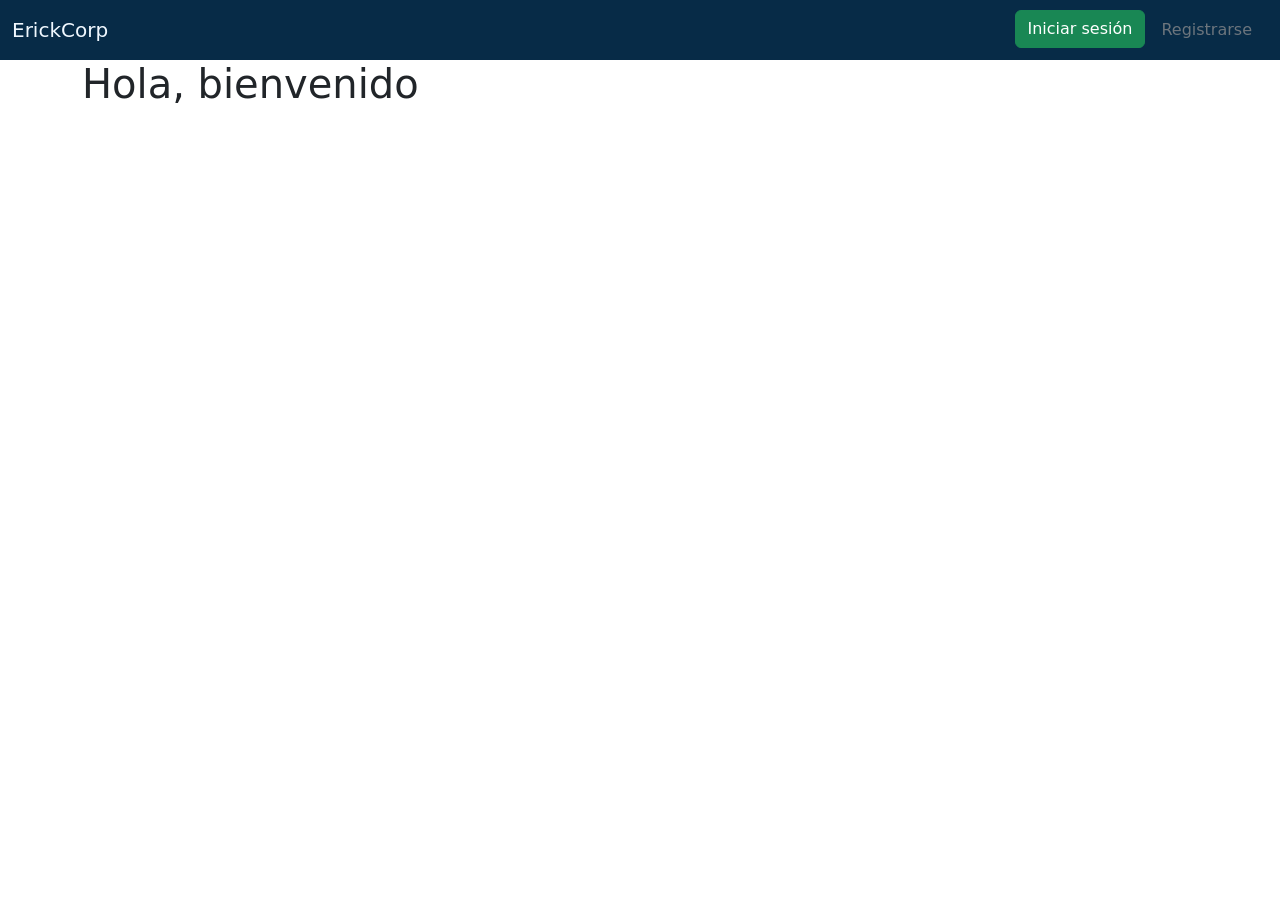
==== index.html @ 821395d4 "archivos crud y reasignacion de extensiones de archivo" ====
<!doctype html>
<html lang="en">

<head>
  <meta charset="utf-8">
  <meta name="viewport" content="width=device-width, initial-scale=1">
  <title>Erick Corp</title>
  <link rel="stylesheet" href="assets/css/styles.css">
  <link href="https://cdn.jsdelivr.net/npm/bootstrap@5.3.8/dist/css/bootstrap.min.css" rel="stylesheet" integrity="sha384-sRIl4kxILFvY47J16cr9ZwB07vP4J8+LH7qKQnuqkuIAvNWLzeN8tE5YBujZqJLB" crossorigin="anonymous">
</head>

<body>
  <nav class="navbar">
    <div class="container-fluid">
      <a class="navbar-brand" href="#">ErickCorp</a>
      <ul class="nav justify-content-end">
        <li class="nav-item">
          <button class="btn btn-success" onclick="document.location='src/login.php'">Iniciar sesión</button>
        </li>
        <li class="nav-item">
          <a class="nav-link link-secondary" href="src/signup.php">Registrarse</a>
        </li>
      </ul>
    </div>
  </nav>
  <div class="container">
    <h1>Hola, bienvenido</h1>
  </div>
  <script src="https://cdn.jsdelivr.net/npm/bootstrap@5.3.8/dist/js/bootstrap.bundle.min.js" integrity="sha384-FKyoEForCGlyvwx9Hj09JcYn3nv7wiPVlz7YYwJrWVcXK/BmnVDxM+D2scQbITxI" crossorigin="anonymous"></script>
</body>

</html>
---- assets/css/styles.css ----
/* body{ 
    margin: 0px;
} */

.navbar{
    background-color: #072B47;
    height: 60px;
}
.navbar .navbar-brand {
  color: aliceblue !important;
}
/* .item-nav h2, a, button{
    margin:  10px 10px !important;
} */

/* .item-nav  a{
    margin:  10px 10px;
    font-weight: bold;
    justify-content: center;
} */

/* a:-webkit-any-link {
    color: aliceblue;
    cursor: pointer;
    text-decoration: none;
    margin: 10px 10px;
} */

/* .sesion{
  padding: 0.5em 2em;
  border: none;
  border-radius: 5px;
  font-weight: bold;
  letter-spacing: 5px;
  text-transform: uppercase;
  cursor: pointer;
  color: #2c9caf;
  transition: all 1000ms;
  font-size: 10px;
  position: relative;
  overflow: hidden;
  outline: 2px solid #2c9caf;
}

.sesion:hover {
  color: #ffffff;
  transform: scale(1.1);
  outline: 2px solid #70bdca;
  box-shadow: 4px 5px 17px -4px #268391;
} */

/* .sesion::before {
  content: "";
  position: absolute;
  left: -50px;
  top: 0;
  width: 0;
  height: 100%;
  background-color: #2c9caf;
  transform: skewX(45deg);
  z-index: -1;
  transition: width 1000ms;
}

.sesion:hover::before {
  width: 250%;
}

.container{
    margin: 0 5%;
} */
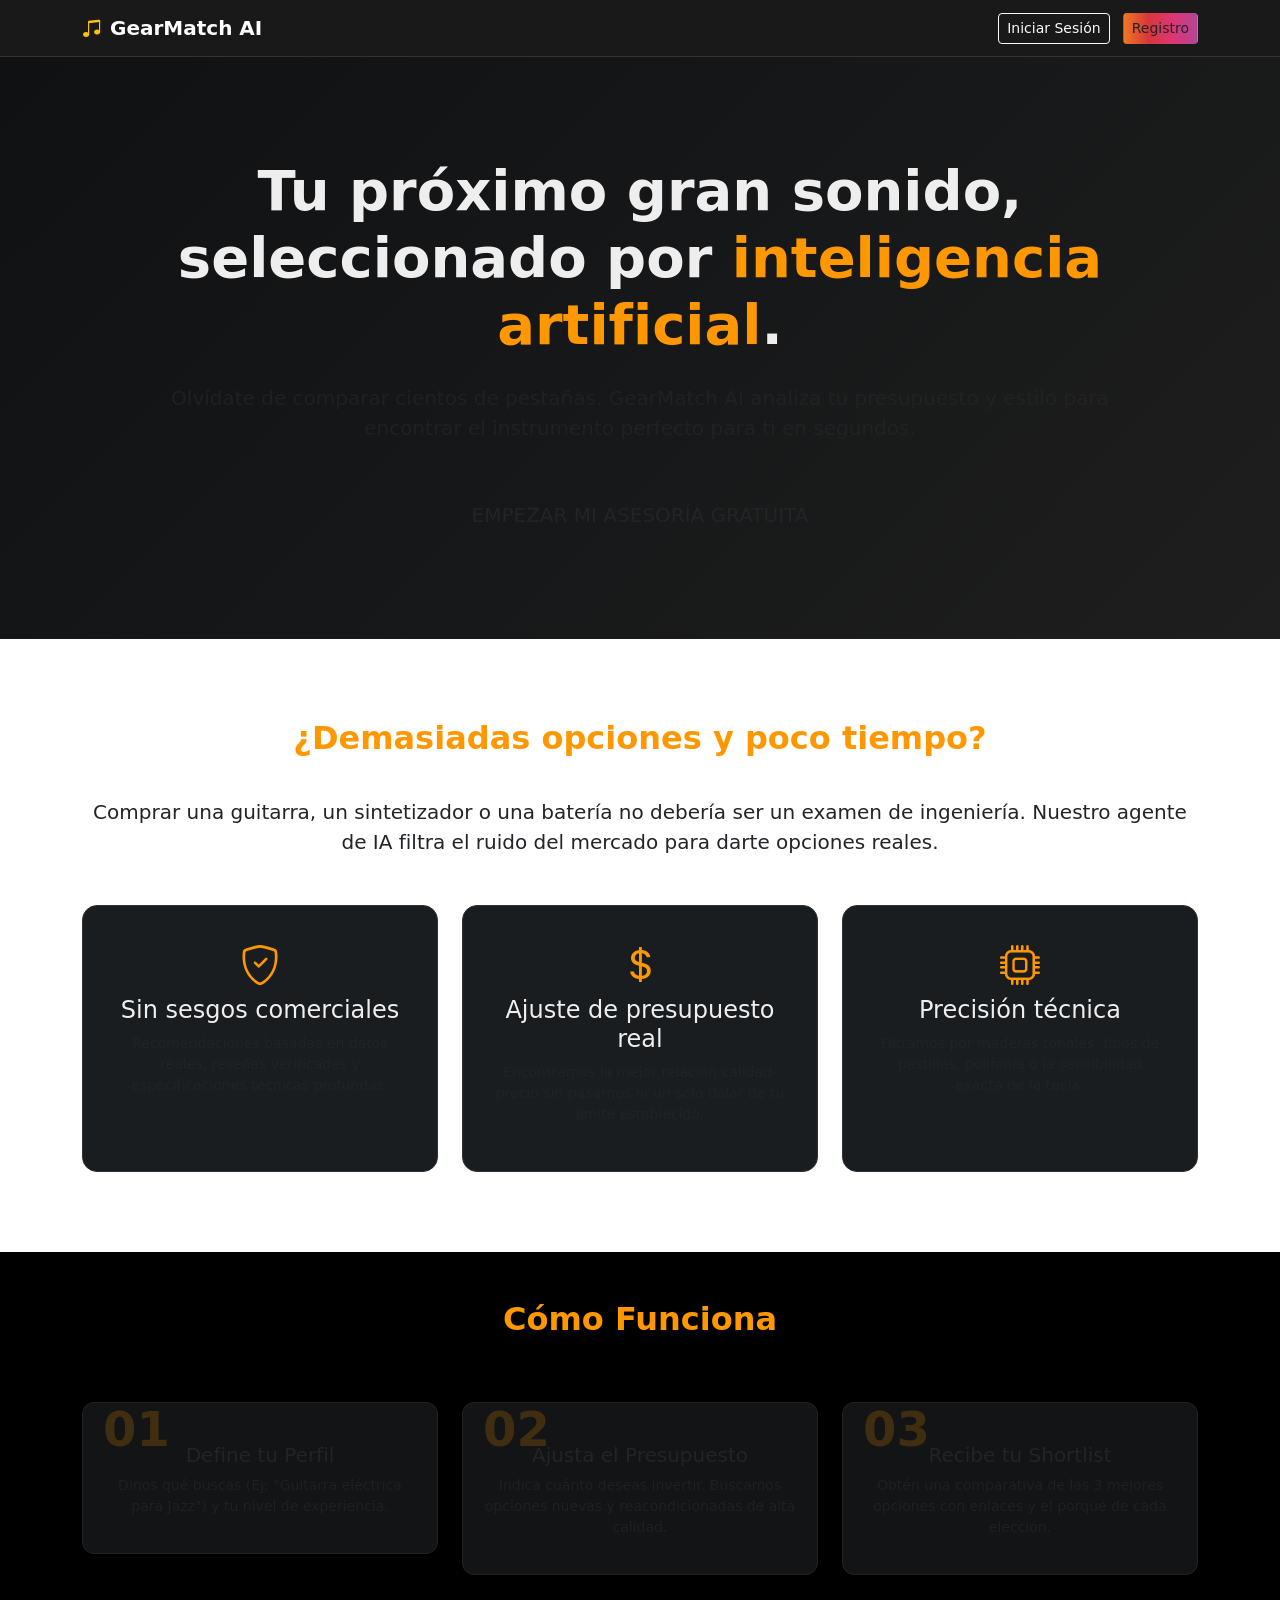
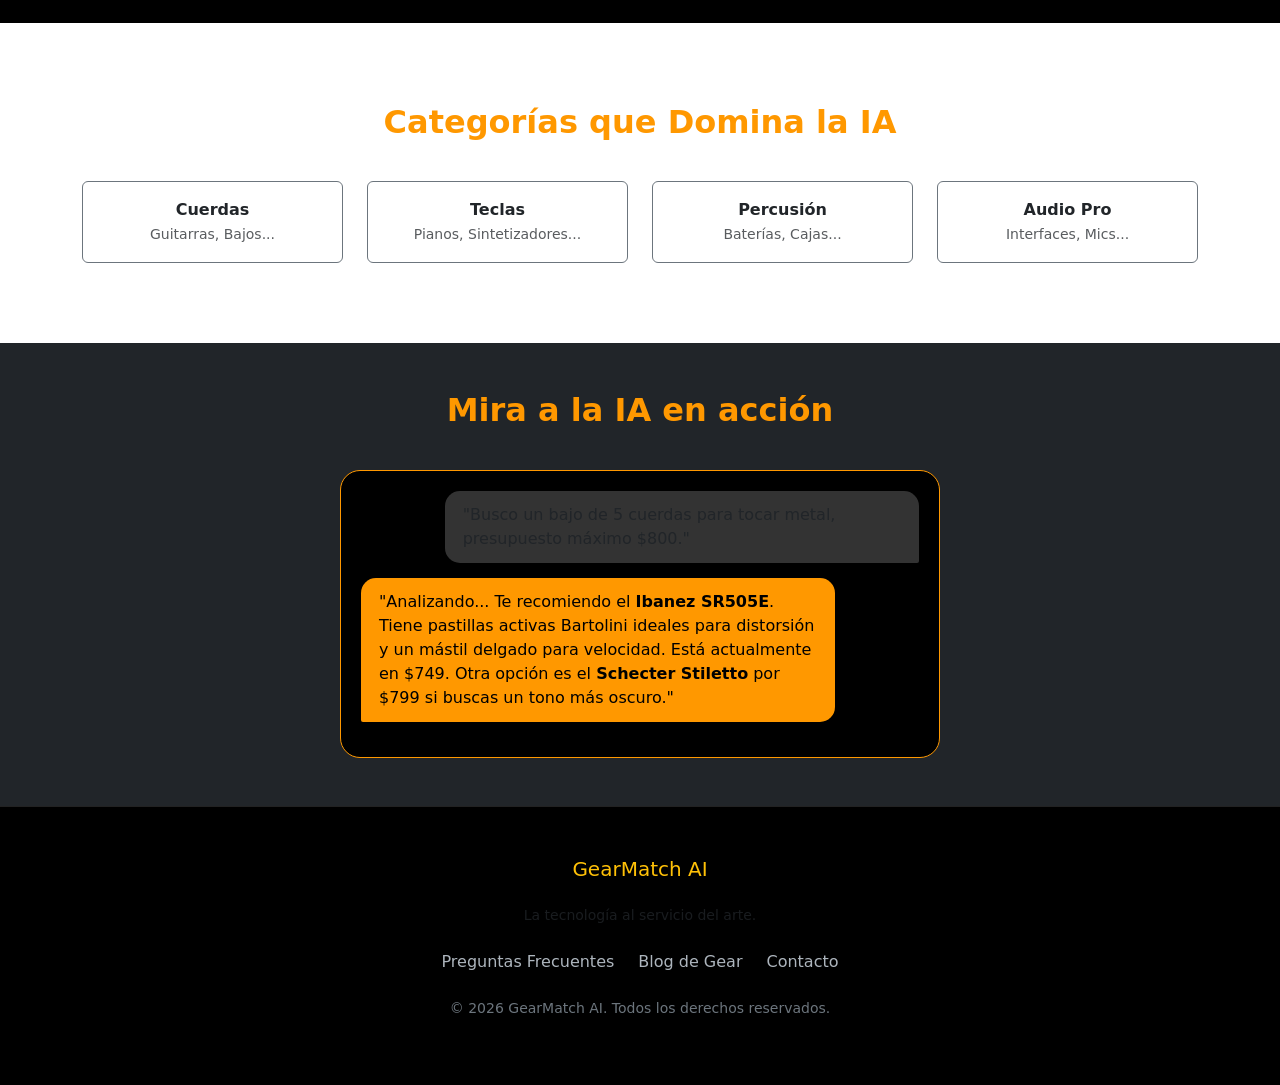
==== commit 36f4f789: "agregadop nuevo dise;o y tipo de negocio con cuasi finalizacion de crud logeo y registro" ====
--- a/index.html
+++ b/index.html
@@ -1,24 +1,26 @@
-<!doctype html>
+<!-- <!doctype html>
 <html lang="en">
 
 <head>
   <meta charset="utf-8">
   <meta name="viewport" content="width=device-width, initial-scale=1">
   <title>Erick Corp</title>
-  <link rel="stylesheet" href="assets/css/styles.css">
+  <link rel="stylesheet" href="assets/css/styles.css"> -->
+  <!-- Bootstrap 5 CSS -->
+  <!-- <link rel="stylesheet" href="https://cdn.jsdelivr.net/npm/bootstrap-icons@1.11.0/font/bootstrap-icons.css">
   <link href="https://cdn.jsdelivr.net/npm/bootstrap@5.3.8/dist/css/bootstrap.min.css" rel="stylesheet" integrity="sha384-sRIl4kxILFvY47J16cr9ZwB07vP4J8+LH7qKQnuqkuIAvNWLzeN8tE5YBujZqJLB" crossorigin="anonymous">
 </head>
 
 <body>
-  <nav class="navbar">
+  <nav class="navbar bg-dark">
     <div class="container-fluid">
-      <a class="navbar-brand" href="#">ErickCorp</a>
+      <a class="navbar-brand" href="index.html"><i class="bi bi-music-note-beamed me-2"></i>GearMatch</a>
       <ul class="nav justify-content-end">
         <li class="nav-item">
           <button class="btn btn-success" onclick="document.location='src/login.php'">Iniciar sesión</button>
         </li>
         <li class="nav-item">
-          <a class="nav-link link-secondary" href="src/signup.php">Registrarse</a>
+          <a class="nav-link link-secondary" href="src/signup.html">Registrarse</a>
         </li>
       </ul>
     </div>
@@ -29,4 +31,140 @@
   <script src="https://cdn.jsdelivr.net/npm/bootstrap@5.3.8/dist/js/bootstrap.bundle.min.js" integrity="sha384-FKyoEForCGlyvwx9Hj09JcYn3nv7wiPVlz7YYwJrWVcXK/BmnVDxM+D2scQbITxI" crossorigin="anonymous"></script>
 </body>
 
+</html> -->
+
+<!DOCTYPE html>
+<html lang="es">
+<head>
+    <meta charset="UTF-8">
+    <meta name="viewport" content="width=device-width, initial-scale=1.0">
+    <title>GearMatch AI - Encuentra tu sonido perfecto</title>
+    <link rel="stylesheet" href="assets/css/styles.css">
+    <!-- Bootstrap 5 CSS -->
+    <link href="https://cdn.jsdelivr.net/npm/bootstrap@5.3.0/dist/css/bootstrap.min.css" rel="stylesheet">
+    <link rel="stylesheet" href="https://cdn.jsdelivr.net/npm/bootstrap-icons@1.11.0/font/bootstrap-icons.css">
+</head>
+<body>
+
+    <!-- Navbar -->
+    <nav class="navbar navbar-expand-lg navbar-dark sticky-top">
+        <div class="container">
+            <a class="navbar-brand fw-bold" href="index.html"><i class="bi bi-music-note-beamed text-warning me-2"></i>GearMatch AI</a>
+            <div class="ms-auto">
+                <a href="src/sesion.html" class="btn btn-outline-light btn-sm me-2">Iniciar Sesión</a>
+                <a href="src/signup.html" class="btn btn-accent btn-sm gradient-custom-2">Registro</a>
+            </div>
+        </div>
+    </nav>
+
+    <!-- 1. Hero Section -->
+    <header class="hero-section text-center">
+        <div class="container">
+            <h1 class="hero-title mb-4">Tu próximo gran sonido, seleccionado por <span>inteligencia artificial</span>.</h1>
+            <p class="lead text-muted mb-5 px-md-5">Olvídate de comparar cientos de pestañas. GearMatch AI analiza tu presupuesto y estilo para encontrar el instrumento perfecto para ti en segundos.</p>
+            <a href="#" class="btn btn-accent btn-lg text-uppercase">Empezar mi asesoría gratuita</a>
+        </div>
+    </header>
+
+    <!-- 2. El Problema y la Solución -->
+    <section class="container text-center">
+        <h2 class="section-title">¿Demasiadas opciones y poco tiempo?</h2>
+        <p class="mb-5 lead">Comprar una guitarra, un sintetizador o una batería no debería ser un examen de ingeniería. Nuestro agente de IA filtra el ruido del mercado para darte opciones reales.</p>
+        <div class="row g-4">
+            <div class="col-md-4">
+                <div class="feature-card">
+                    <i class="bi bi-shield-check feature-icon"></i>
+                    <h4>Sin sesgos comerciales</h4>
+                    <p class="text-muted small">Recomendaciones basadas en datos reales, reseñas verificadas y especificaciones técnicas profundas.</p>
+                </div>
+            </div>
+            <div class="col-md-4">
+                <div class="feature-card">
+                    <i class="bi bi-currency-dollar feature-icon"></i>
+                    <h4>Ajuste de presupuesto real</h4>
+                    <p class="text-muted small">Encontramos la mejor relación calidad-precio sin pasarnos ni un solo dólar de tu límite establecido.</p>
+                </div>
+            </div>
+            <div class="col-md-4">
+                <div class="feature-card">
+                    <i class="bi bi-cpu feature-icon"></i>
+                    <h4>Precisión técnica</h4>
+                    <p class="text-muted small">Filtramos por maderas tonales, tipos de pastillas, polifonía o la sensibilidad exacta de la tecla.</p>
+                </div>
+            </div>
+        </div>
+    </section>
+
+    <!-- 3. Cómo Funciona -->
+    <section class="bg-black py-5">
+        <div class="container text-center">
+            <h2 class="section-title">Cómo Funciona</h2>
+            <div class="row g-4 mt-2">
+                <div class="col-md-4">
+                    <div class="step-card">
+                        <span class="step-number">01</span>
+                        <h5>Define tu Perfil</h5>
+                        <p class="text-muted small">Dinos qué buscas (Ej: "Guitarra eléctrica para Jazz") y tu nivel de experiencia.</p>
+                    </div>
+                </div>
+                <div class="col-md-4">
+                    <div class="step-card">
+                        <span class="step-number">02</span>
+                        <h5>Ajusta el Presupuesto</h5>
+                        <p class="text-muted small">Indica cuánto deseas invertir. Buscamos opciones nuevas y reacondicionadas de alta calidad.</p>
+                    </div>
+                </div>
+                <div class="col-md-4">
+                    <div class="step-card">
+                        <span class="step-number">03</span>
+                        <h5>Recibe tu Shortlist</h5>
+                        <p class="text-muted small">Obtén una comparativa de las 3 mejores opciones con enlaces y el porqué de cada elección.</p>
+                    </div>
+                </div>
+            </div>
+        </div>
+    </section>
+
+    <!-- 4. Categorías -->
+    <section class="container text-center">
+        <h2 class="section-title">Categorías que Domina la IA</h2>
+        <div class="row row-cols-2 row-cols-md-4 g-4">
+            <div class="col"><div class="p-3 border border-secondary rounded"><strong>Cuerdas</strong><br><small class="text-muted">Guitarras, Bajos...</small></div></div>
+            <div class="col"><div class="p-3 border border-secondary rounded"><strong>Teclas</strong><br><small class="text-muted">Pianos, Sintetizadores...</small></div></div>
+            <div class="col"><div class="p-3 border border-secondary rounded"><strong>Percusión</strong><br><small class="text-muted">Baterías, Cajas...</small></div></div>
+            <div class="col"><div class="p-3 border border-secondary rounded"><strong>Audio Pro</strong><br><small class="text-muted">Interfaces, Mics...</small></div></div>
+        </div>
+    </section>
+
+    <!-- 5. Ejemplo de Interacción -->
+    <section class="bg-dark py-5">
+        <div class="container">
+            <h2 class="section-title text-center">Mira a la IA en acción</h2>
+            <div class="chat-container mt-4">
+                <div class="msg msg-user">
+                    "Busco un bajo de 5 cuerdas para tocar metal, presupuesto máximo $800."
+                </div>
+                <div class="msg msg-ai">
+                    "Analizando... Te recomiendo el <strong>Ibanez SR505E</strong>. Tiene pastillas activas Bartolini ideales para distorsión y un mástil delgado para velocidad. Está actualmente en $749. Otra opción es el <strong>Schecter Stiletto</strong> por $799 si buscas un tono más oscuro."
+                </div>
+            </div>
+        </div>
+    </section>
+
+    <!-- 6. Footer -->
+    <footer class="text-center">
+        <div class="container">
+            <h5 class="mb-4 text-warning">GearMatch AI</h5>
+            <p class="small text-muted mb-4">La tecnología al servicio del arte.</p>
+            <div class="d-flex justify-content-center gap-4 mb-4">
+                <a href="#" class="footer-link">Preguntas Frecuentes</a>
+                <a href="#" class="footer-link">Blog de Gear</a>
+                <a href="#" class="footer-link">Contacto</a>
+            </div>
+            <p class="small text-secondary">&copy; 2026 GearMatch AI. Todos los derechos reservados.</p>
+        </div>
+    </footer>
+
+    <script src="https://cdn.jsdelivr.net/npm/bootstrap@5.3.0/dist/js/bootstrap.bundle.min.js"></script>
+</body>
 </html>
--- a/assets/css/styles.css
+++ b/assets/css/styles.css
@@ -1,71 +1,159 @@
-/* body{ 
-    margin: 0px;
-} */
-
-.navbar{
-    background-color: #072B47;
-    height: 60px;
-}
-.navbar .navbar-brand {
-  color: aliceblue !important;
-}
-/* .item-nav h2, a, button{
-    margin:  10px 10px !important;
-} */
-
-/* .item-nav  a{
-    margin:  10px 10px;
-    font-weight: bold;
-    justify-content: center;
-} */
-
-/* a:-webkit-any-link {
-    color: aliceblue;
-    cursor: pointer;
-    text-decoration: none;
-    margin: 10px 10px;
-} */
-
-/* .sesion{
-  padding: 0.5em 2em;
-  border: none;
-  border-radius: 5px;
-  font-weight: bold;
-  letter-spacing: 5px;
-  text-transform: uppercase;
-  cursor: pointer;
-  color: #2c9caf;
-  transition: all 1000ms;
-  font-size: 10px;
-  position: relative;
-  overflow: hidden;
-  outline: 2px solid #2c9caf;
+:root {
+  --bg-dark: #0f1113;
+  --bg-card: #1a1d20;
+  --accent: #ff9800;
+  --text-muted: #adb5bd;
 }
 
-.sesion:hover {
-  color: #ffffff;
-  transform: scale(1.1);
-  outline: 2px solid #70bdca;
-  box-shadow: 4px 5px 17px -4px #268391;
-} */
+.gradient-custom-2 {
+  /* fallback for old browsers */
+  background: #fccb90;
 
-/* .sesion::before {
-  content: "";
-  position: absolute;
-  left: -50px;
-  top: 0;
-  width: 0;
-  height: 100%;
-  background-color: #2c9caf;
-  transform: skewX(45deg);
-  z-index: -1;
-  transition: width 1000ms;
+  /* Chrome 10-25, Safari 5.1-6 */
+  background: -webkit-linear-gradient(
+    to right,
+    #ee7724,
+    #d8363a,
+    #dd3675,
+    #b44593
+  );
+
+  /* W3C, IE 10+/ Edge, Firefox 16+, Chrome 26+, Opera 12+, Safari 7+ */
+  background: linear-gradient(to right, #ee7724, #d8363a, #dd3675, #b44593);
 }
 
-.sesion:hover::before {
-  width: 250%;
+@media (min-width: 768px) {
+  .gradient-form {
+    height: 100vh !important;
+  }
+}
+@media (min-width: 769px) {
+  .gradient-custom-2 {
+    border-top-right-radius: 0.3rem;
+    border-bottom-right-radius: 0.3rem;
+  }
 }
 
-.container{
-    margin: 0 5%;
-} */+body {
+  background-color: var(--bg-dark);
+  color: #fff;
+  font-family: "Inter", sans-serif;
+}
+
+/* Navbar */
+.navbar {
+  background-color: rgba(0, 0, 0, 0.9);
+  border-bottom: 1px solid #333;
+}
+
+/* Hero Section */
+.hero-section {
+  padding: 100px 0;
+  background: linear-gradient(135deg, #0f1113 0%, #1e1e1e 100%);
+}
+.hero-title {
+  font-size: 3.5rem;
+  font-weight: 800;
+  line-height: 1.2;
+  color: #eee;
+}
+
+.hero-title span {
+  color: var(--accent);
+}
+.btn-accent {
+  background-color: var(--accent);
+  color: #000;
+  font-weight: 700;
+  padding: 12px 30px;
+  border-radius: 8px;
+  transition: 0.3s;
+}
+.btn-accent:hover {
+  background-color: #e68a00;
+  transform: translateY(-2px);
+}
+
+/* Sections */
+section {
+  padding: 80px 0;
+}
+.section-title {
+  color: var(--accent);
+  margin-bottom: 40px;
+  font-weight: 700;
+}
+
+/* Problem & Solution Cards */
+.feature-card {
+  background-color: var(--bg-card);
+  border: 1px solid #333;
+  padding: 30px;
+  border-radius: 15px;
+  height: 100%;
+  color: #eee;
+}
+.feature-icon {
+  font-size: 2.5rem;
+  color: var(--accent);
+  margin-bottom: 20px;
+}
+
+/* Steps */
+.step-number {
+  font-size: 3rem;
+  font-weight: 900;
+  color: rgba(255, 152, 0, 0.2);
+  position: absolute;
+  top: -10px;
+  left: 20px;
+}
+.step-card {
+  position: relative;
+  background: #121416;
+  border: 1px solid #222;
+  padding: 40px 20px 20px;
+  border-radius: 12px;
+}
+
+/* Chat Visual */
+.chat-container {
+  background: #000;
+  border-radius: 20px;
+  padding: 20px;
+  max-width: 600px;
+  margin: 0 auto;
+  border: 1px solid var(--accent);
+}
+.msg {
+  padding: 12px 18px;
+  border-radius: 15px;
+  margin-bottom: 15px;
+  max-width: 85%;
+}
+.msg-user {
+  background: #333;
+  margin-left: auto;
+  border-bottom-right-radius: 2px;
+}
+.msg-ai {
+  background: var(--accent);
+  color: #000;
+  border-bottom-left-radius: 2px;
+  font-weight: 500;
+}
+
+/* Footer */
+footer {
+  background: #000;
+  padding: 50px 0;
+  border-top: 1px solid #222;
+}
+.footer-link {
+  color: var(--text-muted);
+  text-decoration: none;
+  transition: 0.3s;
+}
+.footer-link:hover {
+  color: var(--accent);
+}
--- a/assets/css/styles.css
+++ b/assets/css/styles.css
@@ -1,71 +1,159 @@
-/* body{ 
-    margin: 0px;
-} */
-
-.navbar{
-    background-color: #072B47;
-    height: 60px;
-}
-.navbar .navbar-brand {
-  color: aliceblue !important;
-}
-/* .item-nav h2, a, button{
-    margin:  10px 10px !important;
-} */
-
-/* .item-nav  a{
-    margin:  10px 10px;
-    font-weight: bold;
-    justify-content: center;
-} */
-
-/* a:-webkit-any-link {
-    color: aliceblue;
-    cursor: pointer;
-    text-decoration: none;
-    margin: 10px 10px;
-} */
-
-/* .sesion{
-  padding: 0.5em 2em;
-  border: none;
-  border-radius: 5px;
-  font-weight: bold;
-  letter-spacing: 5px;
-  text-transform: uppercase;
-  cursor: pointer;
-  color: #2c9caf;
-  transition: all 1000ms;
-  font-size: 10px;
-  position: relative;
-  overflow: hidden;
-  outline: 2px solid #2c9caf;
+:root {
+  --bg-dark: #0f1113;
+  --bg-card: #1a1d20;
+  --accent: #ff9800;
+  --text-muted: #adb5bd;
 }
 
-.sesion:hover {
-  color: #ffffff;
-  transform: scale(1.1);
-  outline: 2px solid #70bdca;
-  box-shadow: 4px 5px 17px -4px #268391;
-} */
+.gradient-custom-2 {
+  /* fallback for old browsers */
+  background: #fccb90;
 
-/* .sesion::before {
-  content: "";
-  position: absolute;
-  left: -50px;
-  top: 0;
-  width: 0;
-  height: 100%;
-  background-color: #2c9caf;
-  transform: skewX(45deg);
-  z-index: -1;
-  transition: width 1000ms;
+  /* Chrome 10-25, Safari 5.1-6 */
+  background: -webkit-linear-gradient(
+    to right,
+    #ee7724,
+    #d8363a,
+    #dd3675,
+    #b44593
+  );
+
+  /* W3C, IE 10+/ Edge, Firefox 16+, Chrome 26+, Opera 12+, Safari 7+ */
+  background: linear-gradient(to right, #ee7724, #d8363a, #dd3675, #b44593);
 }
 
-.sesion:hover::before {
-  width: 250%;
+@media (min-width: 768px) {
+  .gradient-form {
+    height: 100vh !important;
+  }
+}
+@media (min-width: 769px) {
+  .gradient-custom-2 {
+    border-top-right-radius: 0.3rem;
+    border-bottom-right-radius: 0.3rem;
+  }
 }
 
-.container{
-    margin: 0 5%;
-} */+body {
+  background-color: var(--bg-dark);
+  color: #fff;
+  font-family: "Inter", sans-serif;
+}
+
+/* Navbar */
+.navbar {
+  background-color: rgba(0, 0, 0, 0.9);
+  border-bottom: 1px solid #333;
+}
+
+/* Hero Section */
+.hero-section {
+  padding: 100px 0;
+  background: linear-gradient(135deg, #0f1113 0%, #1e1e1e 100%);
+}
+.hero-title {
+  font-size: 3.5rem;
+  font-weight: 800;
+  line-height: 1.2;
+  color: #eee;
+}
+
+.hero-title span {
+  color: var(--accent);
+}
+.btn-accent {
+  background-color: var(--accent);
+  color: #000;
+  font-weight: 700;
+  padding: 12px 30px;
+  border-radius: 8px;
+  transition: 0.3s;
+}
+.btn-accent:hover {
+  background-color: #e68a00;
+  transform: translateY(-2px);
+}
+
+/* Sections */
+section {
+  padding: 80px 0;
+}
+.section-title {
+  color: var(--accent);
+  margin-bottom: 40px;
+  font-weight: 700;
+}
+
+/* Problem & Solution Cards */
+.feature-card {
+  background-color: var(--bg-card);
+  border: 1px solid #333;
+  padding: 30px;
+  border-radius: 15px;
+  height: 100%;
+  color: #eee;
+}
+.feature-icon {
+  font-size: 2.5rem;
+  color: var(--accent);
+  margin-bottom: 20px;
+}
+
+/* Steps */
+.step-number {
+  font-size: 3rem;
+  font-weight: 900;
+  color: rgba(255, 152, 0, 0.2);
+  position: absolute;
+  top: -10px;
+  left: 20px;
+}
+.step-card {
+  position: relative;
+  background: #121416;
+  border: 1px solid #222;
+  padding: 40px 20px 20px;
+  border-radius: 12px;
+}
+
+/* Chat Visual */
+.chat-container {
+  background: #000;
+  border-radius: 20px;
+  padding: 20px;
+  max-width: 600px;
+  margin: 0 auto;
+  border: 1px solid var(--accent);
+}
+.msg {
+  padding: 12px 18px;
+  border-radius: 15px;
+  margin-bottom: 15px;
+  max-width: 85%;
+}
+.msg-user {
+  background: #333;
+  margin-left: auto;
+  border-bottom-right-radius: 2px;
+}
+.msg-ai {
+  background: var(--accent);
+  color: #000;
+  border-bottom-left-radius: 2px;
+  font-weight: 500;
+}
+
+/* Footer */
+footer {
+  background: #000;
+  padding: 50px 0;
+  border-top: 1px solid #222;
+}
+.footer-link {
+  color: var(--text-muted);
+  text-decoration: none;
+  transition: 0.3s;
+}
+.footer-link:hover {
+  color: var(--accent);
+}
